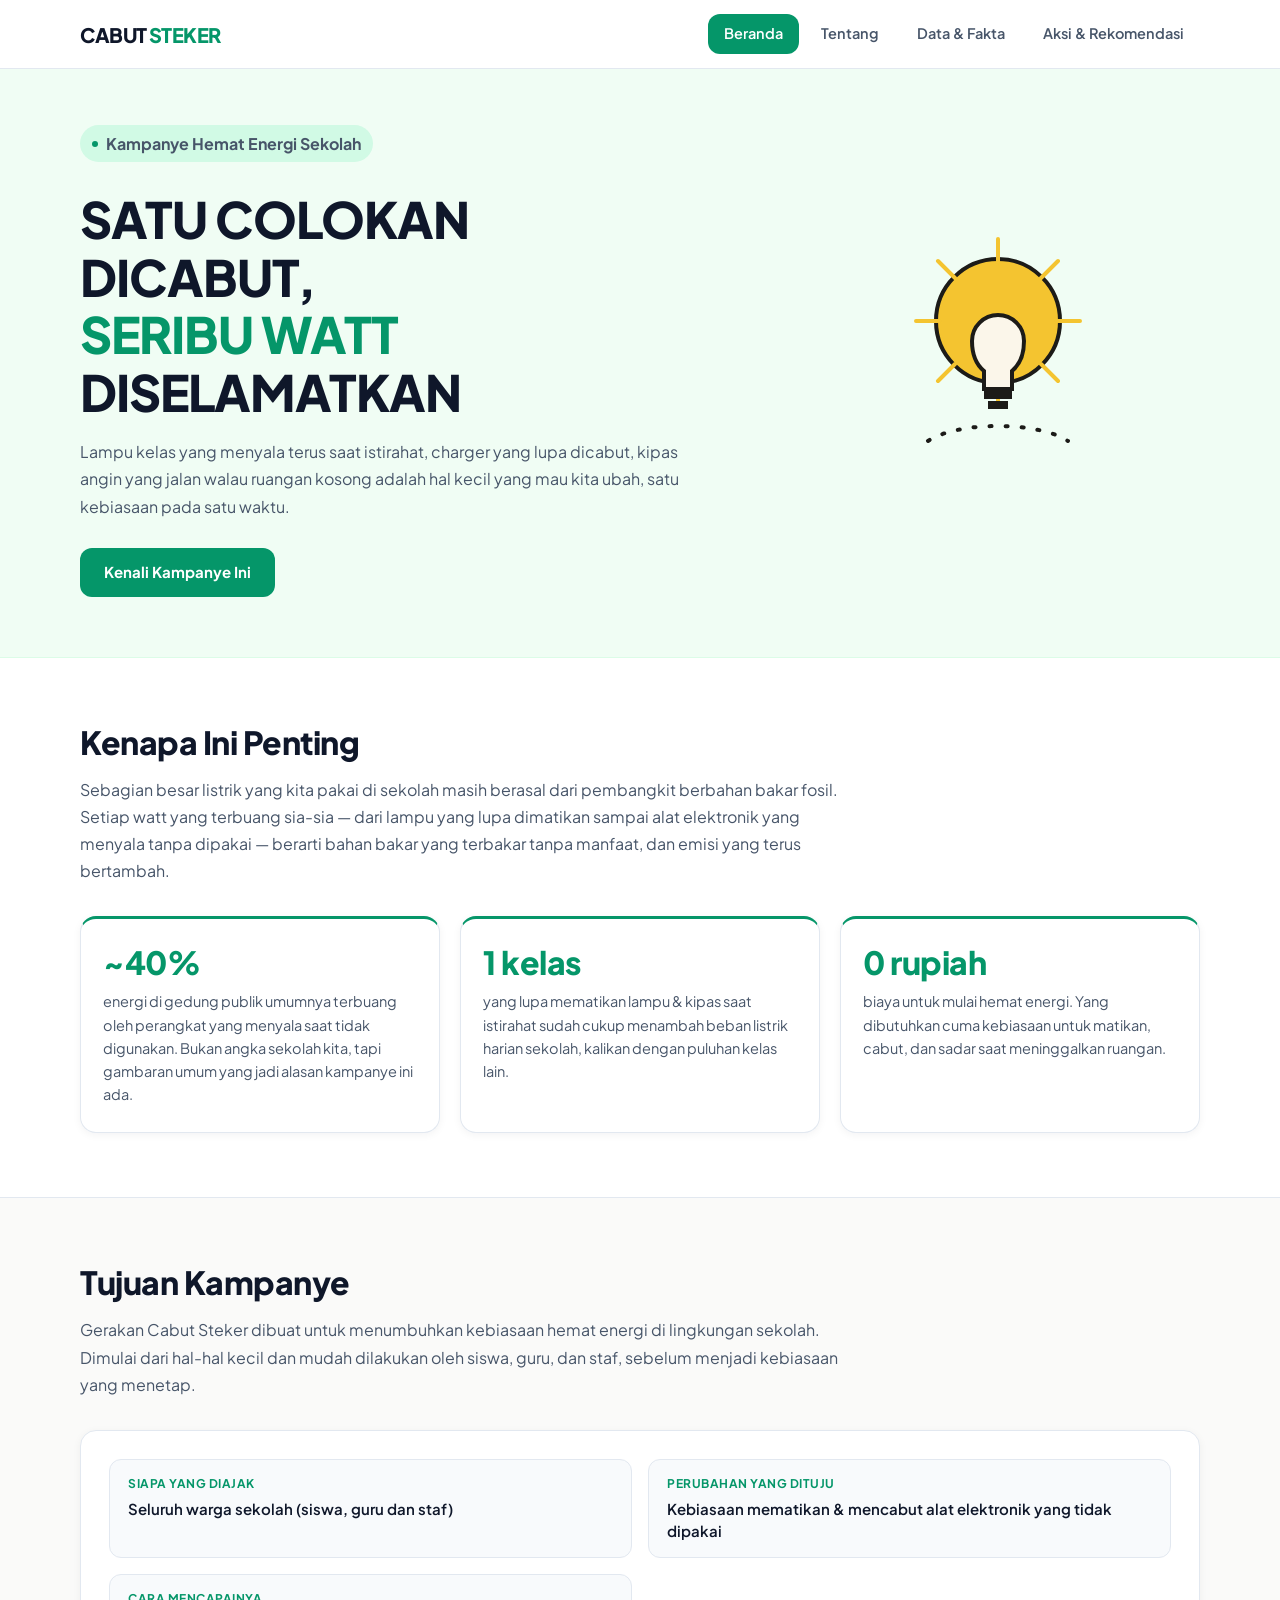
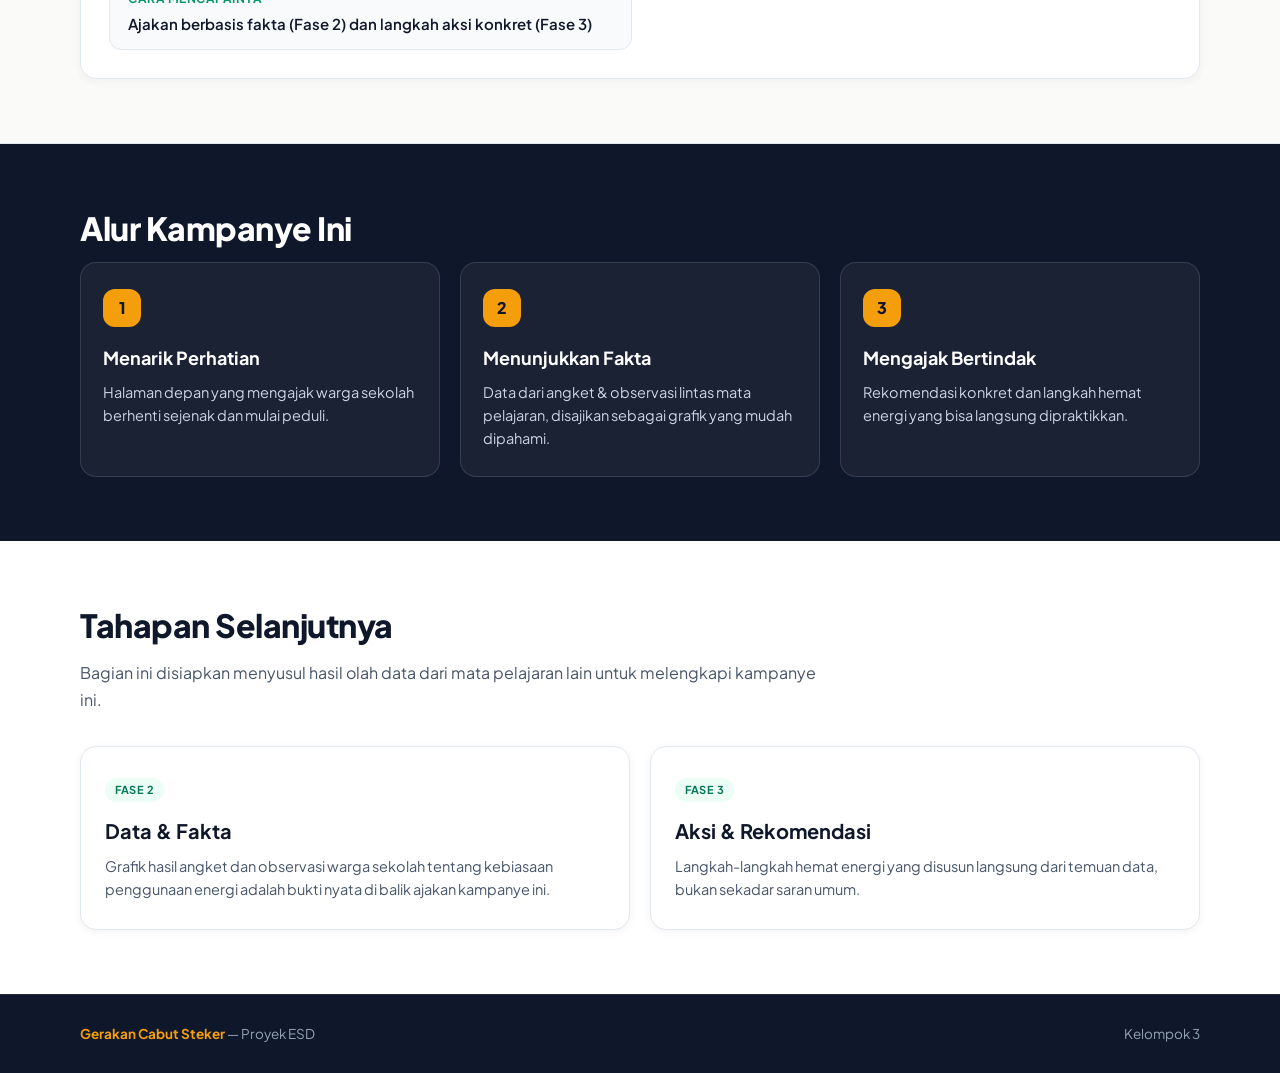
==== index.html @ 30efc411 "first commit" ====
<!DOCTYPE html>
<html lang="id">
<head>
<meta charset="UTF-8">
<meta name="viewport" content="width=device-width, initial-scale=1.0">
<title>Gerakan Cabut Steker — Kampanye Hemat Energi Sekolah</title>
<meta name="description" content="Kampanye ajakan hemat energi di lingkungan sekolah: satu colokan dicabut, satu langkah lebih hemat.">
<link rel="preconnect" href="https://fonts.googleapis.com">
<link rel="preconnect" href="https://fonts.gstatic.com" crossorigin>
<link href="https://fonts.googleapis.com/css2?family=Plus+Jakarta+Sans:wght@400;500;600;700;800&display=swap" rel="stylesheet">
<link rel="stylesheet" href="css/style.css">
</head>
<body>

<header class="header">
  <div class="wadah header-inner">
    <a href="index.html" class="logo">CABUT<span>STEKER</span></a>
    <button class="nav-toggle" aria-expanded="false" aria-label="Buka menu navigasi">Menu</button>
    <ul class="nav">
      <li><a href="index.html" class="aktif">Beranda</a></li>
      <li><a href="tentang.html">Tentang</a></li>
      <li><a href="#">Data &amp; Fakta</a></li>
      <li><a href="#">Aksi &amp; Rekomendasi</a></li>
    </ul>
  </div>
</header>

<section class="hero">
  <div class="wadah hero-inner">
    <div>
      <p class="hero-eyebrow">Kampanye Hemat Energi Sekolah</p>
      <h1>SATU COLOKAN<br>DICABUT,<br><em>SERIBU WATT</em><br>DISELAMATKAN</h1>
      <p>Lampu kelas yang menyala terus saat istirahat, charger yang lupa dicabut, kipas angin yang jalan walau ruangan kosong adalah hal kecil yang mau kita ubah, satu kebiasaan pada satu waktu.</p>
      <a href="tentang.html" class="tombol">Kenali Kampanye Ini</a>
    </div>
    <div class="hero-ilustrasi" aria-hidden="true">
      <svg viewBox="0 0 220 260" width="220" height="260" xmlns="http://www.w3.org/2000/svg">
        <circle cx="110" cy="90" r="62" fill="#F4C430" stroke="#1C1B18" stroke-width="4"/>
        <path d="M110 8 V32 M110 148 V172 M28 90 H52 M168 90 H192 M50 30 L67 47 M170 30 L153 47 M50 150 L67 133 M170 150 L153 133" stroke="#F4C430" stroke-width="4" stroke-linecap="round"/>
        <path d="M84 110 Q84 130 96 140 V158 H124 V140 Q136 130 136 110 A26 26 0 1 0 84 110 Z" fill="#FBF6EA" stroke="#1C1B18" stroke-width="4"/>
        <rect x="96" y="158" width="28" height="10" fill="#1C1B18"/>
        <rect x="100" y="170" width="20" height="8" fill="#1C1B18"/>
        <path d="M40 210 C70 190 150 190 180 210" stroke="#1C1B18" stroke-width="4" fill="none" stroke-linecap="round" stroke-dasharray="2 14"/>
      </svg>
    </div>
  </div>
</section>

<section class="seksi seksi--krem">
  <div class="wadah">
    <h2 class="judul-seksi">Kenapa Ini Penting</h2>
    <p class="lead">Sebagian besar listrik yang kita pakai di sekolah masih berasal dari pembangkit berbahan bakar fosil. Setiap watt yang terbuang sia-sia — dari lampu yang lupa dimatikan sampai alat elektronik yang menyala tanpa dipakai — berarti bahan bakar yang terbakar tanpa manfaat, dan emisi yang terus bertambah.</p>
    <div class="grid-fakta">
      <div class="kartu-fakta">
        <span class="angka">~40%</span>
        <p>energi di gedung publik umumnya terbuang oleh perangkat yang menyala saat tidak digunakan. Bukan angka sekolah kita, tapi gambaran umum yang jadi alasan kampanye ini ada.</p>
      </div>
      <div class="kartu-fakta">
        <span class="angka">1 kelas</span>
        <p>yang lupa mematikan lampu &amp; kipas saat istirahat sudah cukup menambah beban listrik harian sekolah, kalikan dengan puluhan kelas lain.</p>
      </div>
      <div class="kartu-fakta">
        <span class="angka">0 rupiah</span>
        <p>biaya untuk mulai hemat energi. Yang dibutuhkan cuma kebiasaan untuk matikan, cabut, dan sadar saat meninggalkan ruangan.</p>
      </div>
    </div>
  </div>
</section>

<section class="seksi seksi--kuning">
  <div class="wadah">
    <h2 class="judul-seksi">Tujuan Kampanye</h2>
    <p class="lead">Gerakan Cabut Steker dibuat untuk menumbuhkan kebiasaan hemat energi di lingkungan sekolah. Dimulai dari hal-hal kecil dan mudah dilakukan oleh siswa, guru, dan staf, sebelum menjadi kebiasaan yang menetap.</p>
    <div class="kotak-identitas">
      <div class="item-identitas">
        <h4>Siapa yang diajak</h4>
        <p>Seluruh warga sekolah (siswa, guru dan staf)</p>
      </div>
      <div class="item-identitas">
        <h4>Perubahan yang dituju</h4>
        <p>Kebiasaan mematikan &amp; mencabut alat elektronik yang tidak dipakai</p>
      </div>
      <div class="item-identitas">
        <h4>Cara mencapainya</h4>
        <p>Ajakan berbasis fakta (Fase 2) dan langkah aksi konkret (Fase 3)</p>
      </div>
    </div>
  </div>
</section>

<section class="seksi seksi--tinta">
  <div class="wadah">
    <h2 class="judul-seksi">Alur Kampanye Ini</h2>
    <div class="alur">
      <div class="alur-langkah">
        <div class="alur-nomor">1</div>
        <h3>Menarik Perhatian</h3>
        <p>Halaman depan yang mengajak warga sekolah berhenti sejenak dan mulai peduli.</p>
      </div>
      <div class="alur-langkah">
        <div class="alur-nomor">2</div>
        <h3>Menunjukkan Fakta</h3>
        <p>Data dari angket &amp; observasi lintas mata pelajaran, disajikan sebagai grafik yang mudah dipahami.</p>
      </div>
      <div class="alur-langkah">
        <div class="alur-nomor">3</div>
        <h3>Mengajak Bertindak</h3>
        <p>Rekomendasi konkret dan langkah hemat energi yang bisa langsung dipraktikkan.</p>
      </div>
    </div>
  </div>
</section>

<section class="seksi seksi--krem">
  <div class="wadah">
    <h2 class="judul-seksi">Tahapan Selanjutnya</h2>
    <p class="lead">Bagian ini disiapkan menyusul hasil olah data dari mata pelajaran lain untuk melengkapi kampanye ini.</p>
    <div class="grid-segera">
      <div class="kartu-segera">
        <span class="pita-segera">Fase 2</span>
        <h3>Data &amp; Fakta</h3>
        <p>Grafik hasil angket dan observasi warga sekolah tentang kebiasaan penggunaan energi adalah bukti nyata di balik ajakan kampanye ini.</p>
      </div>
      <div class="kartu-segera">
        <span class="pita-segera">Fase 3</span>
        <h3>Aksi &amp; Rekomendasi</h3>
        <p>Langkah-langkah hemat energi yang disusun langsung dari temuan data, bukan sekadar saran umum.</p>
      </div>
    </div>
  </div>
</section>

<footer class="footer">
  <div class="wadah footer-inner">
    <span><strong>Gerakan Cabut Steker</strong> — Proyek ESD</span>
    <span> Kelompok 3 </span>
  </div>
</footer>

<script src="js/main.js"></script>
</body>
</html>
---- css/style.css ----
@import url('https://fonts.googleapis.com/css2?family=Plus+Jakarta+Sans:wght@400;500;600;700;800&display=swap');

:root {
  --primary: #059669;
  --primary-hover: #047857;
  --primary-light: #ecfdf5;
  --primary-soft: #d1fae5;
  --primary-border: #a7f3d0;

  --accent: #f59e0b;
  --accent-light: #fffbeb;
  --accent-soft: #fef3c7;

  --bg-page: #f8fafc;
  --bg-card: #ffffff;
  --bg-subtle: #f1f5f9;

  --text-main: #0f172a;
  --text-muted: #475569;
  --text-light: #64748b;
  --text-inverted: #f8fafc;

  --border-light: #e2e8f0;
  --border-hover: #cbd5e1;
  --shadow-card: 0 2px 8px rgba(15, 23, 42, 0.05);

  --radius-sm: 8px;
  --radius-md: 12px;
  --radius-lg: 16px;
  --radius-full: 9999px;

  --trans-simple: color 0.15s ease, background-color 0.15s ease, border-color 0.15s ease;
}


*, *::before, *::after {
  box-sizing: border-box;
}

html {
  scroll-behavior: smooth;
}

body {
  margin: 0;
  font-family: 'Plus Jakarta Sans', system-ui, -apple-system, BlinkMacSystemFont, 'Segoe UI', Roboto, sans-serif;
  color: var(--text-main);
  background-color: var(--bg-page);
  line-height: 1.65;
  font-size: 16px;
}

a {
  color: inherit;
  text-decoration: none;
  transition: var(--trans-simple);
}

img, svg {
  max-width: 100%;
  display: block;
}

.wadah {
  width: min(1120px, 92%);
  margin: 0 auto;
}

.header {
  background: #ffffff;
  border-bottom: 1px solid var(--border-light);
  position: sticky;
  top: 0;
  z-index: 100;
}

.header-inner {
  min-height: 68px;
  display: flex;
  align-items: center;
  justify-content: space-between;
  gap: 20px;
}

.logo {
  font-size: 20px;
  font-weight: 800;
  color: var(--text-main);
  letter-spacing: -0.5px;
  display: inline-flex;
  align-items: center;
  gap: 2px;
}

.logo span {
  color: var(--primary);
}

.nav {
  display: flex;
  align-items: center;
  gap: 6px;
  list-style: none;
  margin: 0;
  padding: 0;
}

.nav a {
  display: inline-flex;
  align-items: center;
  gap: 8px;
  padding: 8px 16px;
  color: var(--text-muted);
  font-size: 14.5px;
  font-weight: 600;
  border-radius: var(--radius-md);
  transition: var(--trans-simple);
}

.nav a:hover {
  color: var(--primary-hover);
  background: var(--primary-light);
}

.nav a.aktif {
  background: var(--primary);
  color: #ffffff;
}

.nav .segera {
  display: inline-block;
  font-size: 10.5px;
  font-weight: 600;
  color: var(--text-light);
  background: var(--bg-subtle);
  padding: 2px 7px;
  border-radius: var(--radius-full);
}

.nav-toggle {
  display: none;
  border: 1px solid var(--border-light);
  background: #ffffff;
  color: var(--text-main);
  padding: 8px 14px;
  border-radius: var(--radius-md);
  cursor: pointer;
  font-weight: 600;
  font-size: 14px;
}

.hero {
  background: #f0fdf4;
  border-bottom: 1px solid #dcfce7;
}

.hero-inner {
  min-height: 480px;
  display: grid;
  grid-template-columns: 1.25fr 0.75fr;
  align-items: center;
  gap: 40px;
  padding: 56px 0 60px;
}

.hero-eyebrow {
  display: inline-flex;
  align-items: center;
  gap: 8px;
  margin: 0 0 16px;
  padding: 5px 12px;
  background: var(--primary-soft);
  color: var(--primary-hover);
  font-size: 13px;
  font-weight: 700;
  border-radius: var(--radius-full);
}

.hero-eyebrow::before {
  content: "";
  display: inline-block;
  width: 6px;
  height: 6px;
  border-radius: 50%;
  background: var(--primary);
}

.hero h1 {
  margin: 0 0 18px;
  color: var(--text-main);
  font-size: clamp(32px, 4.8vw, 50px);
  line-height: 1.15;
  letter-spacing: -1px;
  font-weight: 800;
}

.hero h1 em {
  font-style: normal;
  color: var(--primary);
}

.hero p {
  max-width: 600px;
  margin: 0 0 28px;
  font-size: 16px;
  line-height: 1.7;
  color: var(--text-muted);
}

.tombol {
  display: inline-flex;
  align-items: center;
  justify-content: center;
  padding: 12px 24px;
  border-radius: var(--radius-md);
  background: var(--primary);
  color: #ffffff;
  font-size: 15px;
  font-weight: 700;
  cursor: pointer;
  transition: var(--trans-simple);
}

.tombol:hover {
  background: var(--primary-hover);
  color: #ffffff;
}

.hero-ilustrasi {
  justify-self: center;
  display: flex;
  align-items: center;
  justify-content: center;
  padding: 10px;
}

.seksi {
  padding: 64px 0;
}

.seksi--krem {
  background: #ffffff;
}

.seksi--kuning {
  background: #fafaf9;
  border-top: 1px solid var(--border-light);
  border-bottom: 1px solid var(--border-light);
}

.seksi--tinta {
  background: #0f172a;
  color: var(--text-inverted);
}

.seksi--hijau {
  background: #064e3b;
  color: var(--text-inverted);
}

.judul-seksi {
  margin: 0 0 14px;
  color: var(--text-main);
  font-size: clamp(24px, 3.2vw, 32px);
  font-weight: 800;
  line-height: 1.25;
  letter-spacing: -0.5px;
}

.seksi--tinta .judul-seksi,
.seksi--hijau .judul-seksi {
  color: #ffffff;
}

.lead {
  max-width: 760px;
  margin: 0 0 32px;
  font-size: 16px;
  line-height: 1.7;
  color: var(--text-muted);
}

.seksi--tinta .lead {
  color: #cbd5e1;
}

.seksi--hijau .lead {
  color: #d1fae5;
}

.grid-fakta {
  display: grid;
  grid-template-columns: repeat(3, 1fr);
  gap: 20px;
}

.kartu-fakta {
  background: var(--bg-card);
  border: 1px solid var(--border-light);
  border-top: 3px solid var(--primary);
  border-radius: var(--radius-lg);
  padding: 26px 22px;
  box-shadow: var(--shadow-card);
}

.kartu-fakta .angka {
  display: block;
  margin-bottom: 10px;
  font-size: 32px;
  font-weight: 800;
  line-height: 1.1;
  color: var(--primary);
  letter-spacing: -0.5px;
}

.kartu-fakta p {
  margin: 0;
  font-size: 14.5px;
  line-height: 1.6;
  color: var(--text-muted);
}

.alur {
  display: grid;
  grid-template-columns: repeat(3, 1fr);
  gap: 20px;
}

.alur-langkah {
  padding: 26px 22px;
  border: 1px solid rgba(255, 255, 255, 0.12);
  background: rgba(255, 255, 255, 0.05);
  border-radius: var(--radius-lg);
}

.alur-nomor {
  width: 38px;
  height: 38px;
  display: flex;
  align-items: center;
  justify-content: center;
  margin-bottom: 16px;
  border-radius: var(--radius-md);
  background: var(--accent);
  color: #0f172a;
  font-weight: 800;
  font-size: 16px;
}

.alur-langkah h3 {
  margin: 0 0 8px;
  font-size: 18px;
  font-weight: 700;
  color: #ffffff;
}

.alur-langkah p {
  margin: 0;
  color: #cbd5e1;
  font-size: 14.5px;
  line-height: 1.6;
}

.grid-segera {
  display: grid;
  grid-template-columns: repeat(2, 1fr);
  gap: 20px;
}

.kartu-segera {
  background: var(--bg-card);
  border: 1px solid var(--border-light);
  border-radius: var(--radius-lg);
  padding: 28px 24px;
  box-shadow: var(--shadow-card);
}

.pita-segera {
  display: inline-block;
  margin-bottom: 12px;
  padding: 3px 10px;
  border-radius: var(--radius-full);
  background: var(--primary-light);
  color: var(--primary-hover);
  font-size: 11px;
  font-weight: 700;
  text-transform: uppercase;
  letter-spacing: 0.5px;
}

.kartu-segera h3 {
  margin: 0 0 8px;
  color: var(--text-main);
  font-size: 20px;
  font-weight: 700;
}

.kartu-segera p {
  margin: 0;
  color: var(--text-muted);
  font-size: 14.5px;
  line-height: 1.6;
}


.kotak-identitas {
  display: grid;
  grid-template-columns: repeat(2, 1fr);
  gap: 16px;
  padding: 28px;
  background: #ffffff;
  color: var(--text-main);
  border-radius: var(--radius-lg);
  border: 1px solid var(--border-light);
  box-shadow: var(--shadow-card);
}

.kotak-identitas > div {
  padding: 14px 18px;
  background: #f8fafc;
  border-radius: var(--radius-md);
  border: 1px solid var(--border-light);
}

.kotak-identitas h4,
.kotak-identitas dt {
  margin: 0 0 4px;
  color: var(--primary);
  font-size: 12px;
  font-weight: 700;
  text-transform: uppercase;
  letter-spacing: 0.5px;
}

.kotak-identitas p,
.kotak-identitas dd {
  margin: 0;
  font-size: 15px;
  font-weight: 600;
  color: var(--text-main);
  line-height: 1.5;
}

.narasi {
  max-width: 800px;
  font-size: 16px;
  line-height: 1.75;
  color: var(--text-muted);
}

.narasi p {
  margin-top: 0;
  margin-bottom: 20px;
}

.narasi h2 {
  margin: 40px 0 14px;
  color: var(--text-main);
  font-size: 22px;
  font-weight: 800;
}

.daftar-mapel {
  display: flex;
  flex-wrap: wrap;
  gap: 10px;
  list-style: none;
  padding: 0;
  margin: 18px 0 30px;
}

.daftar-mapel li {
  padding: 8px 18px;
  background: #ffffff;
  border: 1px solid var(--border-light);
  color: var(--text-main);
  border-radius: var(--radius-full);
  font-size: 14px;
  font-weight: 600;
  box-shadow: 0 1px 3px rgba(0, 0, 0, 0.04);
}

.footer {
  padding: 28px 0;
  background: #0f172a;
  color: #94a3b8;
  font-size: 13.5px;
  border-top: 1px solid rgba(255, 255, 255, 0.08);
}

.footer strong {
  color: var(--accent);
  font-weight: 700;
}

.footer-inner {
  display: flex;
  justify-content: space-between;
  align-items: center;
  gap: 16px;
  flex-wrap: wrap;
}

@media (max-width: 768px) {
  .header-inner {
    min-height: 60px;
  }

  .nav-toggle {
    display: block;
  }

  .nav {
    display: none;
    position: absolute;
    left: 16px;
    right: 16px;
    top: 66px;
    padding: 12px;
    flex-direction: column;
    align-items: stretch;
    background: #ffffff;
    border: 1px solid var(--border-light);
    border-radius: var(--radius-md);
    box-shadow: 0 8px 20px rgba(0, 0, 0, 0.1);
    gap: 4px;
  }

  .nav.terbuka {
    display: flex;
  }

  .nav a {
    padding: 10px 14px;
    border-radius: var(--radius-sm);
    justify-content: space-between;
  }

  .hero-inner {
    grid-template-columns: 1fr;
    min-height: auto;
    padding: 40px 0 44px;
    gap: 28px;
  }

  .hero-ilustrasi {
    order: -1;
  }

  .hero-ilustrasi svg {
    width: 160px;
    height: 190px;
  }

  .hero h1 {
    font-size: 32px;
  }

  .seksi {
    padding: 44px 0;
  }

  .grid-fakta,
  .alur,
  .grid-segera,
  .kotak-identitas {
    grid-template-columns: 1fr;
    gap: 14px;
  }

  .kotak-identitas {
    padding: 18px;
  }

  .footer-inner {
    flex-direction: column;
    align-items: flex-start;
    gap: 8px;
  }
}
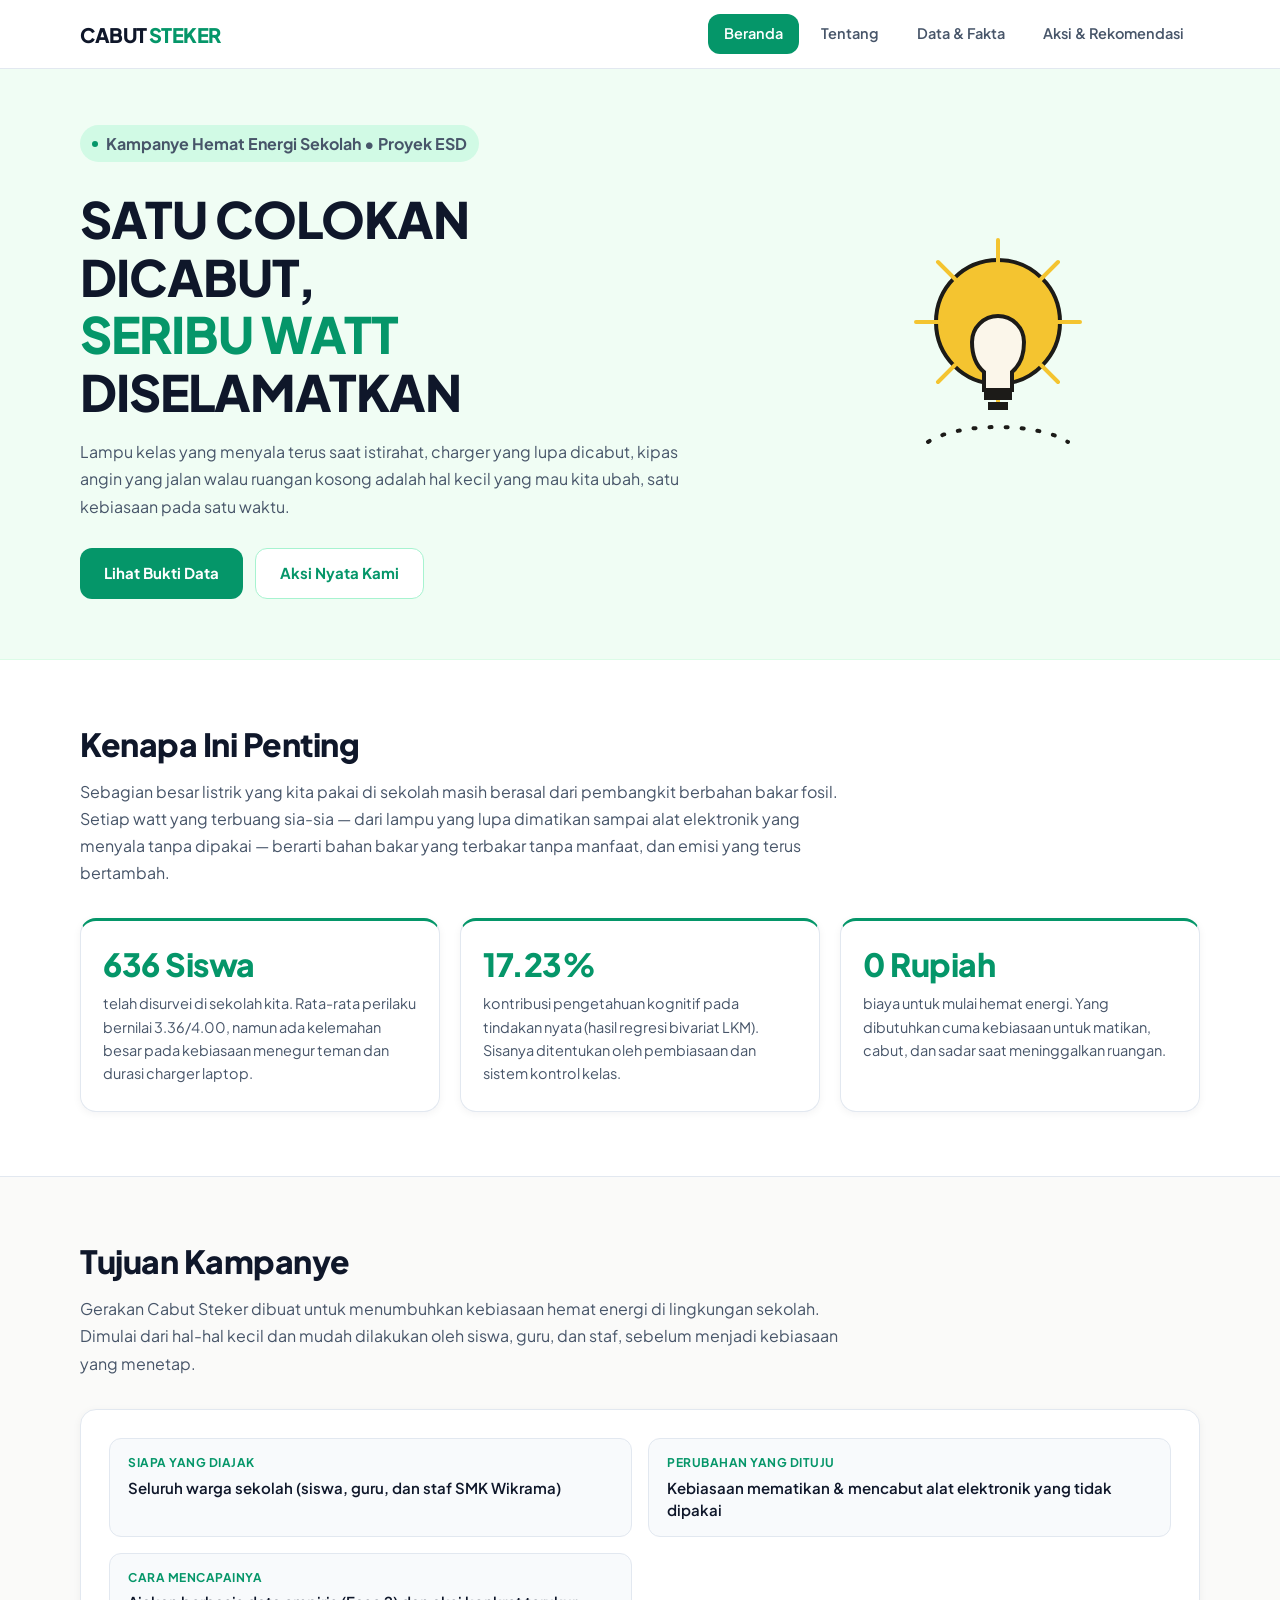
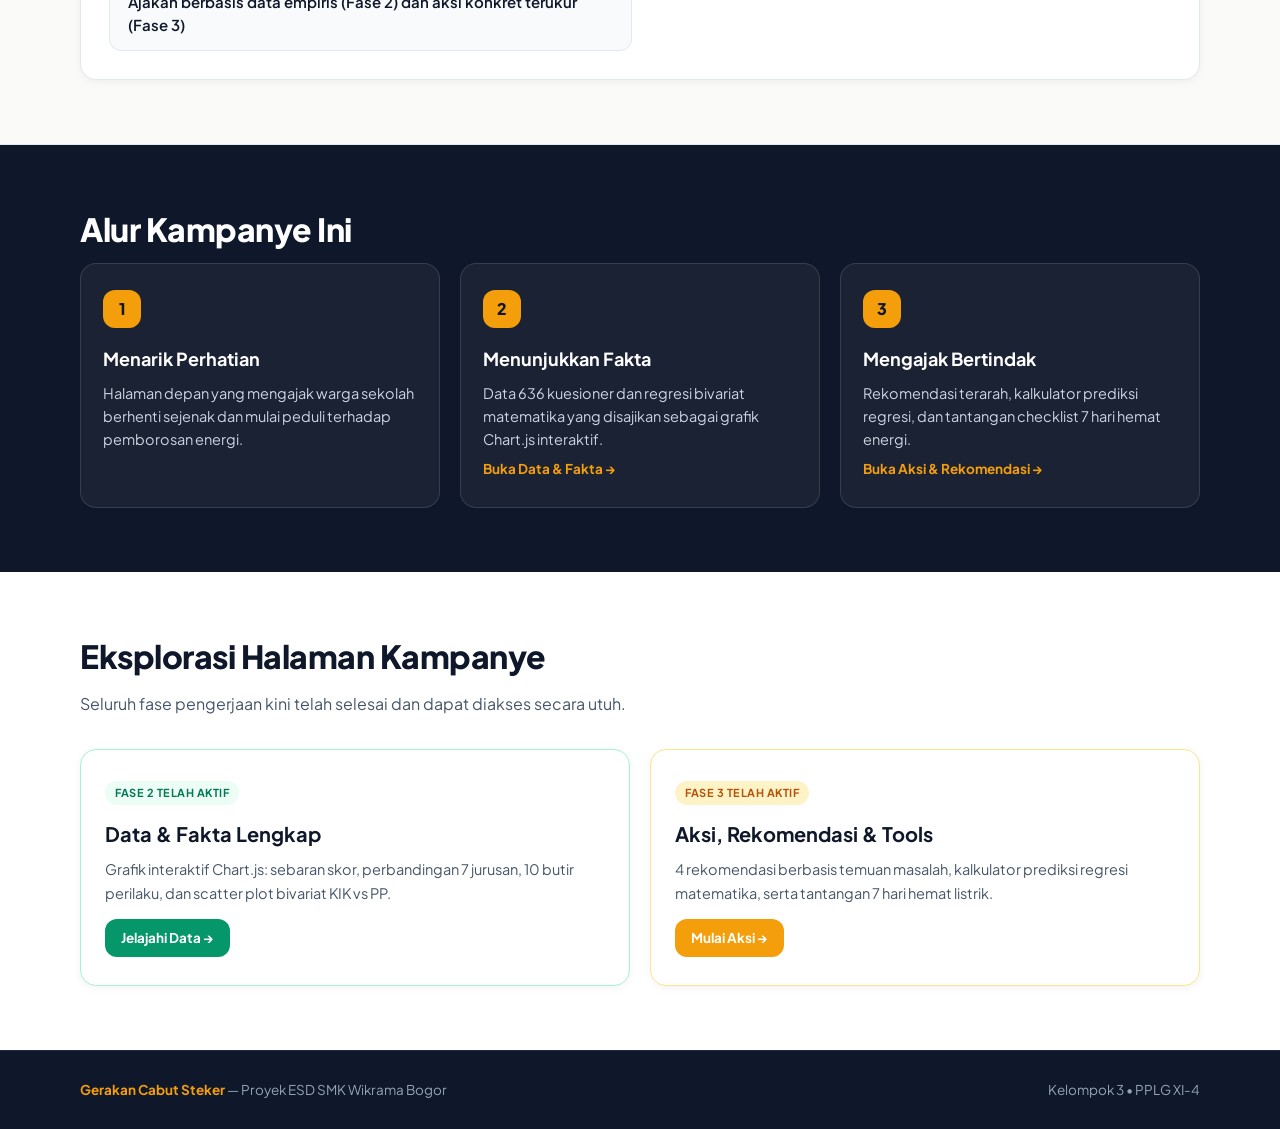
==== commit a47a6e6d: "Menambhkan data json" ====
--- a/index.html
+++ b/index.html
@@ -4,9 +4,9 @@
 <meta charset="UTF-8">
 <meta name="viewport" content="width=device-width, initial-scale=1.0">
 <title>Gerakan Cabut Steker — Kampanye Hemat Energi Sekolah</title>
-<meta name="description" content="Kampanye ajakan hemat energi di lingkungan sekolah: satu colokan dicabut, satu langkah lebih hemat.">
+<meta name="description" content="Kampanye ajakan hemat energi di lingkungan sekolah: satu colokan dicabut, satu langkah lebih hemat. Proyek ESD SMK Wikrama Bogor.">
 <link rel="preconnect" href="https://fonts.googleapis.com">
-<link rel="preconnect" href="https://fonts.gstatic.com" crossorigin>
+<link rel="preconnect" href="https://fonts.gstatic.com">
 <link href="https://fonts.googleapis.com/css2?family=Plus+Jakarta+Sans:wght@400;500;600;700;800&display=swap" rel="stylesheet">
 <link rel="stylesheet" href="css/style.css">
 </head>
@@ -19,8 +19,8 @@
     <ul class="nav">
       <li><a href="index.html" class="aktif">Beranda</a></li>
       <li><a href="tentang.html">Tentang</a></li>
-      <li><a href="#">Data &amp; Fakta</a></li>
-      <li><a href="#">Aksi &amp; Rekomendasi</a></li>
+      <li><a href="data.html">Data &amp; Fakta</a></li>
+      <li><a href="aksi.html">Aksi &amp; Rekomendasi</a></li>
     </ul>
   </div>
 </header>
@@ -28,10 +28,13 @@
 <section class="hero">
   <div class="wadah hero-inner">
     <div>
-      <p class="hero-eyebrow">Kampanye Hemat Energi Sekolah</p>
+      <p class="hero-eyebrow">Kampanye Hemat Energi Sekolah &bull; Proyek ESD</p>
       <h1>SATU COLOKAN<br>DICABUT,<br><em>SERIBU WATT</em><br>DISELAMATKAN</h1>
       <p>Lampu kelas yang menyala terus saat istirahat, charger yang lupa dicabut, kipas angin yang jalan walau ruangan kosong adalah hal kecil yang mau kita ubah, satu kebiasaan pada satu waktu.</p>
-      <a href="tentang.html" class="tombol">Kenali Kampanye Ini</a>
+      <div style="display: flex; gap: 12px; flex-wrap: wrap; margin-top: 20px;">
+        <a href="data.html" class="tombol">Lihat Bukti Data</a>
+        <a href="aksi.html" class="tombol" style="background: #ffffff; color: var(--primary); border: 1px solid var(--primary-border);">Aksi Nyata Kami</a>
+      </div>
     </div>
     <div class="hero-ilustrasi" aria-hidden="true">
       <svg viewBox="0 0 220 260" width="220" height="260" xmlns="http://www.w3.org/2000/svg">
@@ -52,15 +55,15 @@
     <p class="lead">Sebagian besar listrik yang kita pakai di sekolah masih berasal dari pembangkit berbahan bakar fosil. Setiap watt yang terbuang sia-sia — dari lampu yang lupa dimatikan sampai alat elektronik yang menyala tanpa dipakai — berarti bahan bakar yang terbakar tanpa manfaat, dan emisi yang terus bertambah.</p>
     <div class="grid-fakta">
       <div class="kartu-fakta">
-        <span class="angka">~40%</span>
-        <p>energi di gedung publik umumnya terbuang oleh perangkat yang menyala saat tidak digunakan. Bukan angka sekolah kita, tapi gambaran umum yang jadi alasan kampanye ini ada.</p>
+        <span class="angka">636 Siswa</span>
+        <p>telah disurvei di sekolah kita. Rata-rata perilaku bernilai 3.36/4.00, namun ada kelemahan besar pada kebiasaan menegur teman dan durasi charger laptop.</p>
       </div>
       <div class="kartu-fakta">
-        <span class="angka">1 kelas</span>
-        <p>yang lupa mematikan lampu &amp; kipas saat istirahat sudah cukup menambah beban listrik harian sekolah, kalikan dengan puluhan kelas lain.</p>
+        <span class="angka">17.23%</span>
+        <p>kontribusi pengetahuan kognitif pada tindakan nyata (hasil regresi bivariat LKM). Sisanya ditentukan oleh pembiasaan dan sistem kontrol kelas.</p>
       </div>
       <div class="kartu-fakta">
-        <span class="angka">0 rupiah</span>
+        <span class="angka">0 Rupiah</span>
         <p>biaya untuk mulai hemat energi. Yang dibutuhkan cuma kebiasaan untuk matikan, cabut, dan sadar saat meninggalkan ruangan.</p>
       </div>
     </div>
@@ -74,7 +77,7 @@
     <div class="kotak-identitas">
       <div class="item-identitas">
         <h4>Siapa yang diajak</h4>
-        <p>Seluruh warga sekolah (siswa, guru dan staf)</p>
+        <p>Seluruh warga sekolah (siswa, guru, dan staf SMK Wikrama)</p>
       </div>
       <div class="item-identitas">
         <h4>Perubahan yang dituju</h4>
@@ -82,7 +85,7 @@
       </div>
       <div class="item-identitas">
         <h4>Cara mencapainya</h4>
-        <p>Ajakan berbasis fakta (Fase 2) dan langkah aksi konkret (Fase 3)</p>
+        <p>Ajakan berbasis data empiris (Fase 2) dan aksi konkret terukur (Fase 3)</p>
       </div>
     </div>
   </div>
@@ -95,17 +98,19 @@
       <div class="alur-langkah">
         <div class="alur-nomor">1</div>
         <h3>Menarik Perhatian</h3>
-        <p>Halaman depan yang mengajak warga sekolah berhenti sejenak dan mulai peduli.</p>
+        <p>Halaman depan yang mengajak warga sekolah berhenti sejenak dan mulai peduli terhadap pemborosan energi.</p>
       </div>
       <div class="alur-langkah">
         <div class="alur-nomor">2</div>
         <h3>Menunjukkan Fakta</h3>
-        <p>Data dari angket &amp; observasi lintas mata pelajaran, disajikan sebagai grafik yang mudah dipahami.</p>
+        <p>Data 636 kuesioner dan regresi bivariat matematika yang disajikan sebagai grafik Chart.js interaktif.</p>
+        <a href="data.html" style="color: var(--accent); font-weight: 700; font-size: 13.5px; display: inline-block; margin-top: 6px;">Buka Data &amp; Fakta &rarr;</a>
       </div>
       <div class="alur-langkah">
         <div class="alur-nomor">3</div>
         <h3>Mengajak Bertindak</h3>
-        <p>Rekomendasi konkret dan langkah hemat energi yang bisa langsung dipraktikkan.</p>
+        <p>Rekomendasi terarah, kalkulator prediksi regresi, dan tantangan checklist 7 hari hemat energi.</p>
+        <a href="aksi.html" style="color: var(--accent); font-weight: 700; font-size: 13.5px; display: inline-block; margin-top: 6px;">Buka Aksi &amp; Rekomendasi &rarr;</a>
       </div>
     </div>
   </div>
@@ -113,18 +118,20 @@
 
 <section class="seksi seksi--krem">
   <div class="wadah">
-    <h2 class="judul-seksi">Tahapan Selanjutnya</h2>
-    <p class="lead">Bagian ini disiapkan menyusul hasil olah data dari mata pelajaran lain untuk melengkapi kampanye ini.</p>
+    <h2 class="judul-seksi">Eksplorasi Halaman Kampanye</h2>
+    <p class="lead">Seluruh fase pengerjaan kini telah selesai dan dapat diakses secara utuh.</p>
     <div class="grid-segera">
-      <div class="kartu-segera">
-        <span class="pita-segera">Fase 2</span>
-        <h3>Data &amp; Fakta</h3>
-        <p>Grafik hasil angket dan observasi warga sekolah tentang kebiasaan penggunaan energi adalah bukti nyata di balik ajakan kampanye ini.</p>
+      <div class="kartu-segera" style="background: #ffffff; border-color: var(--primary-border);">
+        <span class="pita-segera" style="background: var(--primary-light); color: var(--primary-hover);">Fase 2 Telah Aktif</span>
+        <h3>Data &amp; Fakta Lengkap</h3>
+        <p>Grafik interaktif Chart.js: sebaran skor, perbandingan 7 jurusan, 10 butir perilaku, dan scatter plot bivariat KIK vs PP.</p>
+        <a href="data.html" class="tombol" style="margin-top: 14px; display: inline-block; font-size: 13.5px; padding: 8px 16px;">Jelajahi Data &rarr;</a>
       </div>
-      <div class="kartu-segera">
-        <span class="pita-segera">Fase 3</span>
-        <h3>Aksi &amp; Rekomendasi</h3>
-        <p>Langkah-langkah hemat energi yang disusun langsung dari temuan data, bukan sekadar saran umum.</p>
+      <div class="kartu-segera" style="background: #ffffff; border-color: #fde68a;">
+        <span class="pita-segera" style="background: #fef3c7; color: #b45309;">Fase 3 Telah Aktif</span>
+        <h3>Aksi, Rekomendasi &amp; Tools</h3>
+        <p>4 rekomendasi berbasis temuan masalah, kalkulator prediksi regresi matematika, serta tantangan 7 hari hemat listrik.</p>
+        <a href="aksi.html" class="tombol" style="margin-top: 14px; display: inline-block; font-size: 13.5px; padding: 8px 16px; background: var(--accent);">Mulai Aksi &rarr;</a>
       </div>
     </div>
   </div>
@@ -132,8 +139,8 @@
 
 <footer class="footer">
   <div class="wadah footer-inner">
-    <span><strong>Gerakan Cabut Steker</strong> — Proyek ESD</span>
-    <span> Kelompok 3 </span>
+    <span><strong>Gerakan Cabut Steker</strong> — Proyek ESD SMK Wikrama Bogor</span>
+    <span>Kelompok 3 &bull; PPLG XI-4</span>
   </div>
 </footer>
 
--- a/css/style.css
+++ b/css/style.css
@@ -578,3 +578,624 @@
     gap: 8px;
   }
 }
+
+
+/* ==========================================================
+   FASE 2 & 3: TAMBAHAN STYLING DATA, REKOMENDASI & INTERAKTIF
+   ========================================================== */
+
+/* Subpage Hero */
+.hero-subpage {
+  background: linear-gradient(180deg, #ecfdf5 0%, #f8fafc 100%);
+  border-bottom: 1px solid var(--border-light);
+  padding: 48px 0 36px;
+}
+
+.hero-subpage .hero-eyebrow {
+  margin-bottom: 12px;
+}
+
+.hero-subpage h1 {
+  font-size: 38px;
+  font-weight: 800;
+  line-height: 1.2;
+  margin: 0 0 12px;
+  color: var(--text-main);
+  letter-spacing: -0.5px;
+}
+
+.hero-subpage p.lead {
+  font-size: 17px;
+  color: var(--text-muted);
+  max-width: 760px;
+  margin: 0;
+  line-height: 1.6;
+}
+
+/* Grid Metrik Ringkasan */
+.grid-metrik {
+  display: grid;
+  grid-template-columns: repeat(auto-fit, minmax(220px, 1fr));
+  gap: 18px;
+  margin-bottom: 36px;
+}
+
+.kartu-metrik {
+  background: #ffffff;
+  border: 1px solid var(--border-light);
+  border-radius: var(--radius-md);
+  padding: 22px 20px;
+  box-shadow: var(--shadow-card);
+  transition: transform 0.2s ease, box-shadow 0.2s ease;
+  position: relative;
+  overflow: hidden;
+}
+
+.kartu-metrik::before {
+  content: "";
+  position: absolute;
+  top: 0;
+  left: 0;
+  width: 100%;
+  height: 4px;
+  background: var(--primary);
+}
+
+.kartu-metrik--aksen::before {
+  background: var(--accent);
+}
+
+.kartu-metrik--info::before {
+  background: #3b82f6;
+}
+
+.kartu-metrik--warning::before {
+  background: #ef4444;
+}
+
+.kartu-metrik:hover {
+  transform: translateY(-2px);
+  box-shadow: 0 8px 18px rgba(15, 23, 42, 0.08);
+}
+
+.kartu-metrik .label-metrik {
+  font-size: 13px;
+  font-weight: 700;
+  color: var(--text-light);
+  text-transform: uppercase;
+  letter-spacing: 0.5px;
+  margin-bottom: 8px;
+  display: block;
+}
+
+.kartu-metrik .nilai-metrik {
+  font-size: 36px;
+  font-weight: 800;
+  color: var(--text-main);
+  line-height: 1.1;
+  margin-bottom: 6px;
+}
+
+.kartu-metrik .nilai-metrik span {
+  font-size: 20px;
+  font-weight: 600;
+  color: var(--text-light);
+}
+
+.kartu-metrik .sub-metrik {
+  font-size: 13px;
+  color: var(--text-muted);
+  line-height: 1.4;
+  margin: 0;
+}
+
+/* Kotak Highlight & Callout Edukatif */
+.highlight-box {
+  background: #ffffff;
+  border: 1px solid var(--primary-border);
+  border-left: 6px solid var(--primary);
+  border-radius: var(--radius-md);
+  padding: 22px 24px;
+  margin: 28px 0;
+  box-shadow: var(--shadow-card);
+}
+
+.highlight-box--warning {
+  border-color: #fde68a;
+  border-left-color: var(--accent);
+  background: #fffbeb;
+}
+
+.highlight-box--info {
+  border-color: #bfdbfe;
+  border-left-color: #3b82f6;
+  background: #eff6ff;
+}
+
+.highlight-box h3 {
+  margin: 0 0 8px;
+  font-size: 18px;
+  font-weight: 700;
+  display: flex;
+  align-items: center;
+  gap: 8px;
+}
+
+.highlight-box p {
+  margin: 0;
+  color: var(--text-muted);
+  font-size: 14.5px;
+  line-height: 1.6;
+}
+
+.highlight-box .rumus-box {
+  background: #ffffff;
+  border: 1px dashed var(--border-hover);
+  padding: 10px 16px;
+  border-radius: var(--radius-sm);
+  font-family: ui-monospace, SFMono-Regular, Menlo, Monaco, Consolas, monospace;
+  font-size: 15px;
+  font-weight: 700;
+  color: var(--primary-hover);
+  display: inline-block;
+  margin: 10px 0 6px;
+}
+
+/* Grid & Kartu Grafik */
+.grid-grafik {
+  display: grid;
+  grid-template-columns: repeat(2, 1fr);
+  gap: 24px;
+  margin-bottom: 32px;
+}
+
+.grid-grafik--full {
+  grid-template-columns: 1fr;
+}
+
+.kartu-grafik {
+  background: #ffffff;
+  border: 1px solid var(--border-light);
+  border-radius: var(--radius-md);
+  padding: 24px;
+  box-shadow: var(--shadow-card);
+  display: flex;
+  flex-direction: column;
+}
+
+.kartu-grafik-header {
+  margin-bottom: 18px;
+}
+
+.kartu-grafik-header h3 {
+  font-size: 19px;
+  font-weight: 700;
+  margin: 0 0 6px;
+  color: var(--text-main);
+  display: flex;
+  align-items: center;
+  justify-content: space-between;
+  flex-wrap: wrap;
+  gap: 8px;
+}
+
+.kartu-grafik-header p {
+  font-size: 13.5px;
+  color: var(--text-light);
+  margin: 0;
+}
+
+.chart-wrapper {
+  position: relative;
+  width: 100%;
+  height: 320px;
+  flex-grow: 1;
+}
+
+.chart-wrapper--lg {
+  height: 400px;
+}
+
+.penjelas-grafik {
+  margin-top: 18px;
+  padding: 12px 16px;
+  background: var(--bg-subtle);
+  border-radius: var(--radius-sm);
+  border-left: 3px solid var(--primary);
+  font-size: 13.5px;
+  color: var(--text-muted);
+  line-height: 1.5;
+}
+
+.penjelas-grafik strong {
+  color: var(--text-main);
+}
+
+/* Tab Filter Navigasi Data */
+.tab-filter-container {
+  display: flex;
+  align-items: center;
+  justify-content: space-between;
+  gap: 12px;
+  margin-bottom: 20px;
+  flex-wrap: wrap;
+}
+
+.tab-group {
+  display: inline-flex;
+  background: var(--bg-subtle);
+  padding: 4px;
+  border-radius: var(--radius-md);
+  gap: 4px;
+}
+
+.tab-btn {
+  border: none;
+  background: transparent;
+  padding: 8px 16px;
+  font-size: 13.5px;
+  font-weight: 600;
+  color: var(--text-muted);
+  border-radius: var(--radius-sm);
+  cursor: pointer;
+  transition: var(--trans-simple);
+}
+
+.tab-btn:hover {
+  color: var(--text-main);
+}
+
+.tab-btn.aktif {
+  background: #ffffff;
+  color: var(--primary);
+  box-shadow: 0 1px 3px rgba(0, 0, 0, 0.08);
+}
+
+/* Tabel Data Responsif */
+.tabel-wrapper {
+  overflow-x: auto;
+  border: 1px solid var(--border-light);
+  border-radius: var(--radius-md);
+  background: #ffffff;
+}
+
+.tabel-data {
+  width: 100%;
+  border-collapse: collapse;
+  font-size: 13.5px;
+  text-align: left;
+}
+
+.tabel-data th {
+  background: #f1f5f9;
+  color: var(--text-main);
+  padding: 12px 16px;
+  font-weight: 700;
+  border-bottom: 1px solid var(--border-light);
+  white-space: nowrap;
+}
+
+.tabel-data td {
+  padding: 12px 16px;
+  border-bottom: 1px solid var(--border-light);
+  color: var(--text-muted);
+}
+
+.tabel-data tr:last-child td {
+  border-bottom: none;
+}
+
+.tabel-data tr:hover td {
+  background: #f8fafc;
+}
+
+/* Badges */
+.badge {
+  display: inline-flex;
+  align-items: center;
+  padding: 3px 10px;
+  border-radius: var(--radius-full);
+  font-size: 12px;
+  font-weight: 700;
+}
+
+.badge--hijau {
+  background: #d1fae5;
+  color: #065f46;
+}
+
+.badge--kuning {
+  background: #fef3c7;
+  color: #92400e;
+}
+
+.badge--merah {
+  background: #fee2e2;
+  color: #991b1b;
+}
+
+.badge--biru {
+  background: #dbeafe;
+  color: #1e40af;
+}
+
+/* ==========================================================
+   FASE 3: REKOMENDASI & TOOLS INTERAKTIF
+   ========================================================== */
+
+/* Grid Rekomendasi Aksi */
+.rekomendasi-grid {
+  display: grid;
+  grid-template-columns: repeat(auto-fit, minmax(280px, 1fr));
+  gap: 24px;
+  margin-top: 28px;
+}
+
+.kartu-rekomendasi {
+  background: #ffffff;
+  border: 1px solid var(--border-light);
+  border-radius: var(--radius-md);
+  padding: 26px 24px;
+  box-shadow: var(--shadow-card);
+  display: flex;
+  flex-direction: column;
+  transition: transform 0.2s ease, box-shadow 0.2s ease;
+  position: relative;
+}
+
+.kartu-rekomendasi:hover {
+  transform: translateY(-3px);
+  box-shadow: 0 10px 24px rgba(15, 23, 42, 0.08);
+}
+
+.rekomendasi-target {
+  display: inline-flex;
+  align-items: center;
+  gap: 6px;
+  font-size: 11.5px;
+  font-weight: 700;
+  text-transform: uppercase;
+  letter-spacing: 0.5px;
+  color: var(--primary-hover);
+  background: var(--primary-light);
+  padding: 4px 10px;
+  border-radius: var(--radius-full);
+  width: fit-content;
+  margin-bottom: 14px;
+}
+
+.kartu-rekomendasi h3 {
+  font-size: 18px;
+  font-weight: 800;
+  margin: 0 0 10px;
+  color: var(--text-main);
+  line-height: 1.35;
+}
+
+.kartu-rekomendasi .deskripsi-masalah {
+  font-size: 13.5px;
+  color: var(--text-light);
+  margin-bottom: 14px;
+  line-height: 1.5;
+  border-left: 2px solid var(--accent);
+  padding-left: 10px;
+}
+
+.kartu-rekomendasi .langkah-aksi {
+  list-style: none;
+  padding: 0;
+  margin: 0 0 16px;
+  flex-grow: 1;
+}
+
+.kartu-rekomendasi .langkah-aksi li {
+  font-size: 14px;
+  color: var(--text-muted);
+  margin-bottom: 8px;
+  display: flex;
+  align-items: flex-start;
+  gap: 8px;
+  line-height: 1.45;
+}
+
+.kartu-rekomendasi .langkah-aksi li::before {
+  content: "✔";
+  color: var(--primary);
+  font-weight: bold;
+}
+
+/* Interaktif: Kalkulator Regresi Linear */
+.kalkulator-card {
+  background: #ffffff;
+  border: 1px solid var(--border-light);
+  border-radius: var(--radius-lg);
+  padding: 32px;
+  box-shadow: var(--shadow-card);
+  margin: 32px 0;
+}
+
+.kalkulator-grid {
+  display: grid;
+  grid-template-columns: 1.1fr 0.9fr;
+  gap: 36px;
+  align-items: center;
+}
+
+.kalkulator-form label {
+  display: block;
+  font-size: 14px;
+  font-weight: 700;
+  margin-bottom: 6px;
+  color: var(--text-main);
+}
+
+.kalkulator-form .input-group {
+  display: flex;
+  align-items: center;
+  gap: 12px;
+  margin-bottom: 18px;
+}
+
+.kalkulator-form input[type="range"] {
+  flex-grow: 1;
+  accent-color: var(--primary);
+  height: 6px;
+}
+
+.kalkulator-form input[type="number"] {
+  width: 72px;
+  padding: 8px 10px;
+  border: 1px solid var(--border-hover);
+  border-radius: var(--radius-sm);
+  font-size: 16px;
+  font-weight: 700;
+  text-align: center;
+  color: var(--text-main);
+}
+
+.kalkulator-hasil {
+  background: #f8fafc;
+  border: 1px solid var(--border-light);
+  border-radius: var(--radius-md);
+  padding: 24px;
+  text-align: center;
+}
+
+.kalkulator-hasil .judul-hasil {
+  font-size: 13px;
+  font-weight: 700;
+  text-transform: uppercase;
+  color: var(--text-light);
+  letter-spacing: 0.5px;
+  margin-bottom: 8px;
+}
+
+.kalkulator-hasil .skor-prediksi {
+  font-size: 48px;
+  font-weight: 800;
+  color: var(--primary);
+  line-height: 1;
+  margin-bottom: 6px;
+}
+
+.kalkulator-hasil .kategori-prediksi {
+  font-size: 14px;
+  font-weight: 700;
+  margin-bottom: 12px;
+}
+
+.kalkulator-hasil .pesan-prediksi {
+  font-size: 13px;
+  color: var(--text-muted);
+  line-height: 1.5;
+  margin: 0;
+}
+
+/* Interaktif: Tantangan 7 Hari */
+.tantangan-card {
+  background: #ffffff;
+  border: 1px solid var(--border-light);
+  border-radius: var(--radius-lg);
+  padding: 30px;
+  box-shadow: var(--shadow-card);
+  margin-top: 24px;
+}
+
+.progress-bar-container {
+  background: var(--bg-subtle);
+  border-radius: var(--radius-full);
+  height: 10px;
+  overflow: hidden;
+  margin: 16px 0 24px;
+}
+
+.progress-bar-fill {
+  background: linear-gradient(90deg, var(--primary) 0%, var(--accent) 100%);
+  height: 100%;
+  width: 0%;
+  transition: width 0.3s ease;
+}
+
+.daftar-tantangan {
+  display: flex;
+  flex-direction: column;
+  gap: 12px;
+}
+
+.item-tantangan {
+  display: flex;
+  align-items: center;
+  gap: 14px;
+  padding: 14px 18px;
+  background: var(--bg-subtle);
+  border: 1px solid transparent;
+  border-radius: var(--radius-md);
+  cursor: pointer;
+  transition: var(--trans-simple);
+}
+
+.item-tantangan:hover {
+  background: #ffffff;
+  border-color: var(--border-hover);
+}
+
+.item-tantangan.selesai {
+  background: var(--primary-light);
+  border-color: var(--primary-border);
+}
+
+.item-tantangan input[type="checkbox"] {
+  width: 18px;
+  height: 18px;
+  accent-color: var(--primary);
+  cursor: pointer;
+}
+
+.item-tantangan-teks {
+  flex-grow: 1;
+}
+
+.item-tantangan-teks strong {
+  display: block;
+  font-size: 14.5px;
+  color: var(--text-main);
+  margin-bottom: 2px;
+}
+
+.item-tantangan-teks span {
+  font-size: 12.5px;
+  color: var(--text-light);
+}
+
+/* Responsive Overrides untuk Fase 2 & 3 */
+@media (max-width: 900px) {
+  .grid-grafik {
+    grid-template-columns: 1fr;
+  }
+  .kalkulator-grid {
+    grid-template-columns: 1fr;
+    gap: 24px;
+  }
+}
+
+@media (max-width: 640px) {
+  .hero-subpage h1 {
+    font-size: 28px;
+  }
+  .grid-metrik {
+    grid-template-columns: 1fr;
+  }
+  .chart-wrapper {
+    height: 260px;
+  }
+  .chart-wrapper--lg {
+    height: 320px;
+  }
+  .kartu-grafik {
+    padding: 18px 14px;
+  }
+  .kalkulator-card,
+  .tantangan-card {
+    padding: 20px 16px;
+  }
+}
